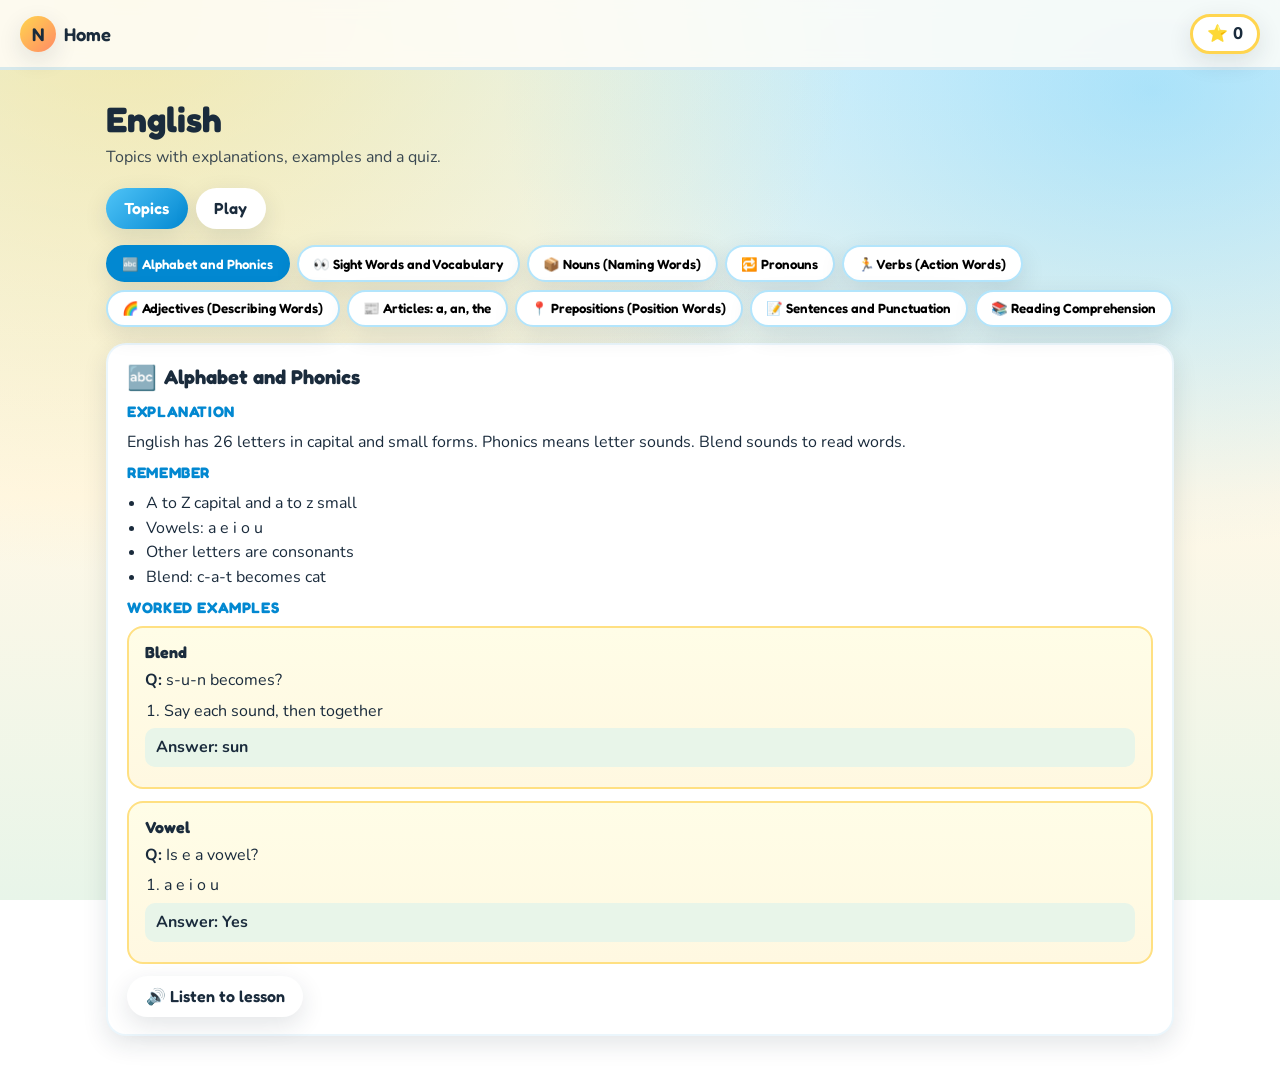
==== pages/english.html @ dfa65449 "Launch Numair's Learning World Grade 2 portal. Static HTML/jQuery app with Islamic studies, school s" ====
<!DOCTYPE html>
<html lang="en">
<head>
  <meta charset="UTF-8" />
  <meta name="viewport" content="width=device-width, initial-scale=1" />
  <title>English — Numair</title>
  <link href="https://fonts.googleapis.com/css2?family=Fredoka:wght@500;600;700&family=Nunito:wght@500;700;800&display=swap" rel="stylesheet" />
  <link rel="stylesheet" href="../css/style.css" />
</head>
<body>
  <header class="site-header">
    <a class="brand-link js-home" href="../index.html"><span class="brand-mark">N</span><span>Home</span></a>
    <div class="stars-badge">⭐ <span id="starCount">0</span></div>
  </header>
  <main class="page tabbed" id="subjectRoot">
    <h1 class="section-title">English</h1>
    <p class="section-sub">Topics with explanations, examples and a quiz.</p>
    <div class="tabs">
      <button type="button" class="tab-btn active" data-tab="topicsPanel">Topics</button>
      <button type="button" class="tab-btn" data-tab="playPanel">Play</button>
    </div>
    <div id="topicsPanel" class="panel active"><div data-role="learn"></div></div>
    <div id="playPanel" class="panel"><div data-role="play"></div></div>
  </main>
  <script src="https://code.jquery.com/jquery-3.7.1.min.js"></script>
  <script src="../js/app.js"></script>
  <script src="../js/learn-play.js"></script>
  <script>
    NumairApp.loadJSON(NumairApp.dataHref("english.json")).done(function (data) {
      LearnPlay.mount("#subjectRoot", data, { activityId: "english-quiz", lang: "en-US" });
    });
  </script>
</body>
</html>
---- css/style.css ----
/* Numair's Learning World — bright, playful, age-6 friendly */
:root {
  --sky: #4fc3f7;
  --sky-deep: #0288d1;
  --sun: #ffd54f;
  --grass: #66bb6a;
  --coral: #ff8a65;
  --pink: #f48fb1;
  --ink: #1a2b3c;
  --paper: #fffdf8;
  --card: #ffffff;
  --shadow: 0 8px 24px rgba(26, 43, 60, 0.12);
  --radius: 20px;
  --font-display: "Fredoka", "Trebuchet MS", sans-serif;
  --font-body: "Nunito", "Segoe UI", sans-serif;
}

*,
*::before,
*::after {
  box-sizing: border-box;
}

html {
  scroll-behavior: smooth;
}

body {
  margin: 0;
  min-height: 100vh;
  font-family: var(--font-body);
  color: var(--ink);
  background:
    radial-gradient(ellipse at 10% 0%, rgba(255, 213, 79, 0.45), transparent 45%),
    radial-gradient(ellipse at 90% 10%, rgba(79, 195, 247, 0.4), transparent 40%),
    radial-gradient(ellipse at 50% 100%, rgba(102, 187, 106, 0.25), transparent 50%),
    linear-gradient(180deg, #e3f7ff 0%, #fff8e7 55%, #e8f5e9 100%);
  background-attachment: fixed;
}

a {
  color: inherit;
  text-decoration: none;
}

img {
  max-width: 100%;
}

.site-header {
  display: flex;
  align-items: center;
  justify-content: space-between;
  gap: 1rem;
  padding: 0.85rem 1.25rem;
  background: rgba(255, 253, 248, 0.85);
  backdrop-filter: blur(8px);
  border-bottom: 3px solid rgba(2, 136, 209, 0.15);
  position: sticky;
  top: 0;
  z-index: 50;
}

.brand-link {
  display: flex;
  align-items: center;
  gap: 0.5rem;
  font-family: var(--font-display);
  font-size: 1.15rem;
  font-weight: 600;
}

.brand-mark {
  width: 2.25rem;
  height: 2.25rem;
  border-radius: 50%;
  display: grid;
  place-items: center;
  background: linear-gradient(135deg, var(--sun), var(--coral));
  box-shadow: var(--shadow);
}

.stars-badge {
  display: inline-flex;
  align-items: center;
  gap: 0.35rem;
  background: #fff;
  border: 3px solid var(--sun);
  border-radius: 999px;
  padding: 0.35rem 0.85rem;
  font-weight: 800;
  font-size: 1.05rem;
  box-shadow: var(--shadow);
}

.page {
  width: min(1100px, 100%);
  margin: 0 auto;
  padding: 1.25rem 1rem 3rem;
}

.hero {
  text-align: center;
  padding: 1.5rem 0.5rem 2rem;
  animation: rise 0.7s ease-out;
}

.hero h1 {
  font-family: var(--font-display);
  font-size: clamp(2rem, 6vw, 3.4rem);
  margin: 0 0 0.5rem;
  letter-spacing: -0.02em;
  background: linear-gradient(90deg, var(--sky-deep), var(--coral));
  -webkit-background-clip: text;
  background-clip: text;
  color: transparent;
}

.hero p {
  margin: 0 auto;
  max-width: 32rem;
  font-size: 1.15rem;
  line-height: 1.5;
  opacity: 0.9;
}

.tile-grid {
  display: grid;
  grid-template-columns: repeat(auto-fit, minmax(150px, 1fr));
  gap: 1rem;
  margin-top: 0.5rem;
}

.tile {
  display: flex;
  flex-direction: column;
  align-items: center;
  justify-content: center;
  gap: 0.55rem;
  min-height: 140px;
  padding: 1rem;
  background: var(--card);
  border-radius: var(--radius);
  box-shadow: var(--shadow);
  border: 3px solid transparent;
  transition: transform 0.18s ease, border-color 0.18s ease, box-shadow 0.18s ease;
  animation: pop 0.55s ease backwards;
  text-align: center;
  font-family: var(--font-display);
  font-size: 1.05rem;
  font-weight: 600;
}

.tile:nth-child(1) { animation-delay: 0.05s; border-color: #81d4fa; }
.tile:nth-child(2) { animation-delay: 0.1s; border-color: #a5d6a7; }
.tile:nth-child(3) { animation-delay: 0.15s; border-color: #ffe082; }
.tile:nth-child(4) { animation-delay: 0.2s; border-color: #ffab91; }
.tile:nth-child(5) { animation-delay: 0.25s; border-color: #f8bbd0; }
.tile:nth-child(6) { animation-delay: 0.3s; border-color: #80deea; }
.tile:nth-child(7) { animation-delay: 0.35s; border-color: #c5e1a5; }
.tile:nth-child(8) { animation-delay: 0.4s; border-color: #ce93d8; }
.tile:nth-child(9) { animation-delay: 0.45s; border-color: #ffcc80; }

.tile:hover,
.tile:focus-visible {
  transform: translateY(-6px) scale(1.03);
  outline: none;
  box-shadow: 0 14px 30px rgba(26, 43, 60, 0.18);
}

.tile .icon {
  font-size: 2.4rem;
  line-height: 1;
}

.section-title {
  font-family: var(--font-display);
  font-size: clamp(1.6rem, 4vw, 2.2rem);
  margin: 0.5rem 0 0.35rem;
}

.section-sub {
  margin: 0 0 1.25rem;
  opacity: 0.85;
}

.tabs {
  display: flex;
  flex-wrap: wrap;
  gap: 0.5rem;
  margin-bottom: 1rem;
}

.tab-btn,
.btn {
  appearance: none;
  border: none;
  cursor: pointer;
  font-family: var(--font-display);
  font-weight: 600;
  font-size: 1rem;
  border-radius: 999px;
  padding: 0.65rem 1.15rem;
  background: #fff;
  color: var(--ink);
  box-shadow: var(--shadow);
  transition: transform 0.15s ease, background 0.15s ease;
}

.tab-btn.active,
.btn.primary {
  background: linear-gradient(135deg, var(--sky), var(--sky-deep));
  color: #fff;
}

.btn.success {
  background: linear-gradient(135deg, var(--grass), #2e7d32);
  color: #fff;
}

.btn.warn {
  background: linear-gradient(135deg, var(--sun), var(--coral));
  color: var(--ink);
}

.btn:active,
.tab-btn:active {
  transform: scale(0.96);
}

.btn:disabled {
  opacity: 0.5;
  cursor: not-allowed;
}

.panel {
  display: none;
}

.panel.active {
  display: block;
  animation: rise 0.35s ease;
}

.card-grid {
  display: grid;
  gap: 1rem;
}

.card {
  background: var(--card);
  border-radius: var(--radius);
  padding: 1.1rem 1.2rem;
  box-shadow: var(--shadow);
  border: 2px solid rgba(2, 136, 209, 0.08);
}

.card h3 {
  font-family: var(--font-display);
  margin: 0 0 0.5rem;
  font-size: 1.25rem;
}

.card p {
  margin: 0.4rem 0;
  line-height: 1.55;
}

.source {
  display: inline-block;
  margin-top: 0.65rem;
  font-size: 0.85rem;
  background: #e3f2fd;
  color: #01579b;
  padding: 0.25rem 0.6rem;
  border-radius: 8px;
  font-weight: 700;
}

.arabic {
  font-size: 1.55rem;
  line-height: 1.9;
  direction: rtl;
  text-align: right;
  font-family: "Amiri", "Scheherazade New", serif;
}

.hindi {
  font-size: 1.35rem;
  font-family: "Poppins", "Noto Sans Devanagari", sans-serif;
}

.translit {
  color: #455a64;
  font-style: italic;
}

.actions {
  display: flex;
  flex-wrap: wrap;
  gap: 0.5rem;
  margin-top: 0.75rem;
}

.quiz-option {
  display: block;
  width: 100%;
  text-align: left;
  margin: 0.4rem 0;
  padding: 0.85rem 1rem;
  border-radius: 14px;
  border: 3px solid #e0e0e0;
  background: #fff;
  font-family: var(--font-body);
  font-size: 1.05rem;
  font-weight: 700;
  cursor: pointer;
  transition: border-color 0.15s, background 0.15s;
}

.quiz-option:hover {
  border-color: var(--sky);
}

.quiz-option.correct {
  border-color: var(--grass);
  background: #e8f5e9;
}

.quiz-option.wrong {
  border-color: var(--coral);
  background: #fbe9e7;
}

.toast {
  position: fixed;
  left: 50%;
  bottom: 1.5rem;
  transform: translateX(-50%) translateY(120%);
  background: var(--ink);
  color: #fff;
  padding: 0.85rem 1.35rem;
  border-radius: 999px;
  font-family: var(--font-display);
  font-weight: 600;
  z-index: 100;
  transition: transform 0.25s ease;
  box-shadow: var(--shadow);
}

.toast.show {
  transform: translateX(-50%) translateY(0);
}

.game-layout {
  display: grid;
  gap: 1rem;
}

@media (min-width: 900px) {
  .game-layout.split {
    grid-template-columns: 1.2fr 0.8fr;
  }
}

/* Compact games page: canvas fits in viewport */
.games-page {
  padding-top: 0.75rem;
  padding-bottom: 1rem;
}

.games-page .section-title {
  margin: 0;
  font-size: clamp(1.35rem, 3vw, 1.75rem);
}

.games-top {
  display: flex;
  flex-wrap: wrap;
  align-items: center;
  justify-content: space-between;
  gap: 0.5rem 1rem;
  margin-bottom: 0.65rem;
}

.games-top .tabs {
  margin-bottom: 0;
}

.game-shell {
  display: grid;
  grid-template-columns: auto minmax(160px, 1fr);
  gap: 0.75rem 1rem;
  align-items: start;
}

.game-stage {
  background: #0d47a1;
  border-radius: 14px;
  overflow: hidden;
  position: relative;
  box-shadow: var(--shadow);
  width: fit-content;
  max-width: 100%;
  justify-self: center;
}

.game-stage canvas {
  display: block;
  /* Fit in remaining viewport below header/tabs/controls */
  height: min(calc(100vh - 11rem), 400px);
  width: auto;
  max-width: min(100%, 260px);
  touch-action: none;
}

.game-side {
  display: flex;
  flex-direction: column;
  gap: 0.5rem;
  min-width: 0;
}

.btn-block {
  width: 100%;
}

.game-hint,
.game-score {
  margin: 0;
  font-size: 0.92rem;
  line-height: 1.35;
}

.rank-card {
  padding: 0.75rem 0.85rem;
  max-height: min(28vh, 220px);
  overflow: auto;
}

.rank-card h3 {
  margin: 0 0 0.4rem;
  font-size: 1.05rem;
}

.touch-controls {
  display: grid;
  grid-template-columns: repeat(3, 1fr);
  gap: 0.4rem;
}

.touch-controls .btn {
  min-height: 44px;
  font-size: 1.05rem;
  padding: 0.45rem 0.5rem;
}

.touch-controls.compact .btn {
  min-height: 42px;
}

.level-pills.compact {
  margin: 0;
  justify-content: flex-start;
}

.level-pills.compact .btn {
  padding: 0.4rem 0.75rem;
  font-size: 0.9rem;
}

.game-actions {
  margin: 0;
}

@media (max-width: 700px) {
  .game-shell {
    grid-template-columns: 1fr;
    justify-items: center;
  }

  .game-side {
    width: min(100%, 320px);
  }

  .game-stage canvas {
    height: min(calc(100vh - 16rem), 340px);
    max-width: min(100vw - 2rem, 240px);
  }

  .rank-card {
    max-height: 160px;
  }
}

.rank-list {
  list-style: none;
  margin: 0;
  padding: 0;
}

.rank-list li {
  display: flex;
  justify-content: space-between;
  padding: 0.55rem 0.7rem;
  margin-bottom: 0.35rem;
  background: #fff8e1;
  border-radius: 12px;
  font-weight: 700;
}

.goal-grid {
  display: grid;
  grid-template-columns: repeat(3, 1fr);
  gap: 0.35rem;
  max-width: 100%;
  margin: 0;
}

.goal-grid.compact .goal-zone {
  aspect-ratio: auto;
  min-height: 36px;
  padding: 0.35rem 0.2rem;
  font-size: 0.72rem;
  line-height: 1.1;
  border-width: 2px;
  border-radius: 8px;
  background: #2e7d32;
  color: #fff;
}

.goal-zone {
  aspect-ratio: 1.4;
  border: 3px dashed #fff;
  border-radius: 12px;
  background: rgba(255, 255, 255, 0.12);
  color: #fff;
  font-family: var(--font-display);
  font-size: 0.9rem;
  cursor: pointer;
}

.goal-zone.selected {
  background: rgba(255, 213, 79, 0.55);
  border-style: solid;
}

.football-pitch {
  background: linear-gradient(180deg, #43a047, #2e7d32);
  border-radius: var(--radius);
  padding: 1rem;
  color: #fff;
  text-align: center;
  min-height: 320px;
  position: relative;
  overflow: hidden;
}

.keeper {
  font-size: 2.5rem;
  transition: transform 0.35s ease;
}

.ball {
  font-size: 2rem;
  display: inline-block;
  transition: transform 0.45s ease;
}

.surah-list {
  display: grid;
  grid-template-columns: repeat(auto-fill, minmax(140px, 1fr));
  gap: 0.55rem;
  margin-bottom: 1rem;
}

.surah-chip {
  padding: 0.7rem;
  border-radius: 14px;
  border: 2px solid #b3e5fc;
  background: #fff;
  cursor: pointer;
  font-weight: 700;
  font-family: var(--font-display);
}

.surah-chip.active {
  background: var(--sky-deep);
  color: #fff;
  border-color: var(--sky-deep);
}

.ayah-item {
  padding: 0.75rem;
  border-bottom: 1px dashed #cfd8dc;
}

.footer-note {
  margin-top: 2rem;
  font-size: 0.85rem;
  opacity: 0.75;
  text-align: center;
}

.level-pills {
  display: flex;
  gap: 0.5rem;
  flex-wrap: wrap;
  justify-content: center;
  margin: 0.75rem 0;
}

.home-cta {
  margin-top: 1.5rem;
  text-align: center;
}

@keyframes rise {
  from { opacity: 0; transform: translateY(16px); }
  to { opacity: 1; transform: none; }
}

@keyframes pop {
  from { opacity: 0; transform: scale(0.9); }
  to { opacity: 1; transform: none; }
}

.topic-chips {
  display: flex;
  flex-wrap: wrap;
  gap: 0.45rem;
  margin-bottom: 1rem;
}

.topic-chip {
  appearance: none;
  border: 2px solid #b3e5fc;
  background: #fff;
  border-radius: 999px;
  padding: 0.55rem 0.9rem;
  font-family: var(--font-display);
  font-weight: 600;
  cursor: pointer;
  box-shadow: var(--shadow);
}

.topic-chip.active {
  background: var(--sky-deep);
  color: #fff;
  border-color: var(--sky-deep);
}

.lesson-heading {
  display: flex;
  align-items: center;
  gap: 0.4rem;
}

.lesson-icon {
  font-size: 1.5rem;
}

.lesson-label {
  margin: 1rem 0 0.35rem;
  font-family: var(--font-display);
  font-size: 0.95rem;
  color: var(--sky-deep);
  text-transform: uppercase;
  letter-spacing: 0.04em;
  font-weight: 700;
}

.lesson-points {
  margin: 0.25rem 0 0;
  padding-left: 1.2rem;
  line-height: 1.55;
}

.example-grid {
  display: grid;
  gap: 0.75rem;
}

.example-card {
  background: linear-gradient(180deg, #fffde7, #fff8e1);
  border: 2px solid #ffe082;
  border-radius: 16px;
  padding: 0.85rem 1rem;
}

.example-card h4 {
  margin: 0 0 0.35rem;
  font-family: var(--font-display);
}

.example-problem {
  margin: 0.25rem 0;
}

.example-steps {
  margin: 0.35rem 0;
  padding-left: 1.2rem;
}

.example-answer {
  margin: 0.5rem 0 0;
  padding: 0.45rem 0.65rem;
  background: #e8f5e9;
  border-radius: 10px;
  font-weight: 700;
}

.table-picker {
  display: flex;
  flex-wrap: wrap;
  gap: 0.4rem;
  margin: 0.75rem 0 1rem;
}

.times-table {
  display: grid;
  gap: 0.4rem;
}

.times-row {
  display: flex;
  justify-content: space-between;
  align-items: center;
  width: 100%;
  border: 2px solid #e0f2f1;
  background: #fff;
  border-radius: 12px;
  padding: 0.7rem 1rem;
  font-family: var(--font-display);
  font-size: 1.15rem;
  font-weight: 700;
  cursor: pointer;
}

.times-row:hover {
  border-color: var(--sky);
  background: #e3f2fd;
}

.times-eq {
  color: var(--sky-deep);
  font-size: 1.25rem;
}

.game-stage.pitch-stage {
  background: #1b5e20;
}

@media (max-width: 600px) {
  .tile {
    min-height: 120px;
  }
  .site-header {
    padding: 0.7rem 0.85rem;
  }
}
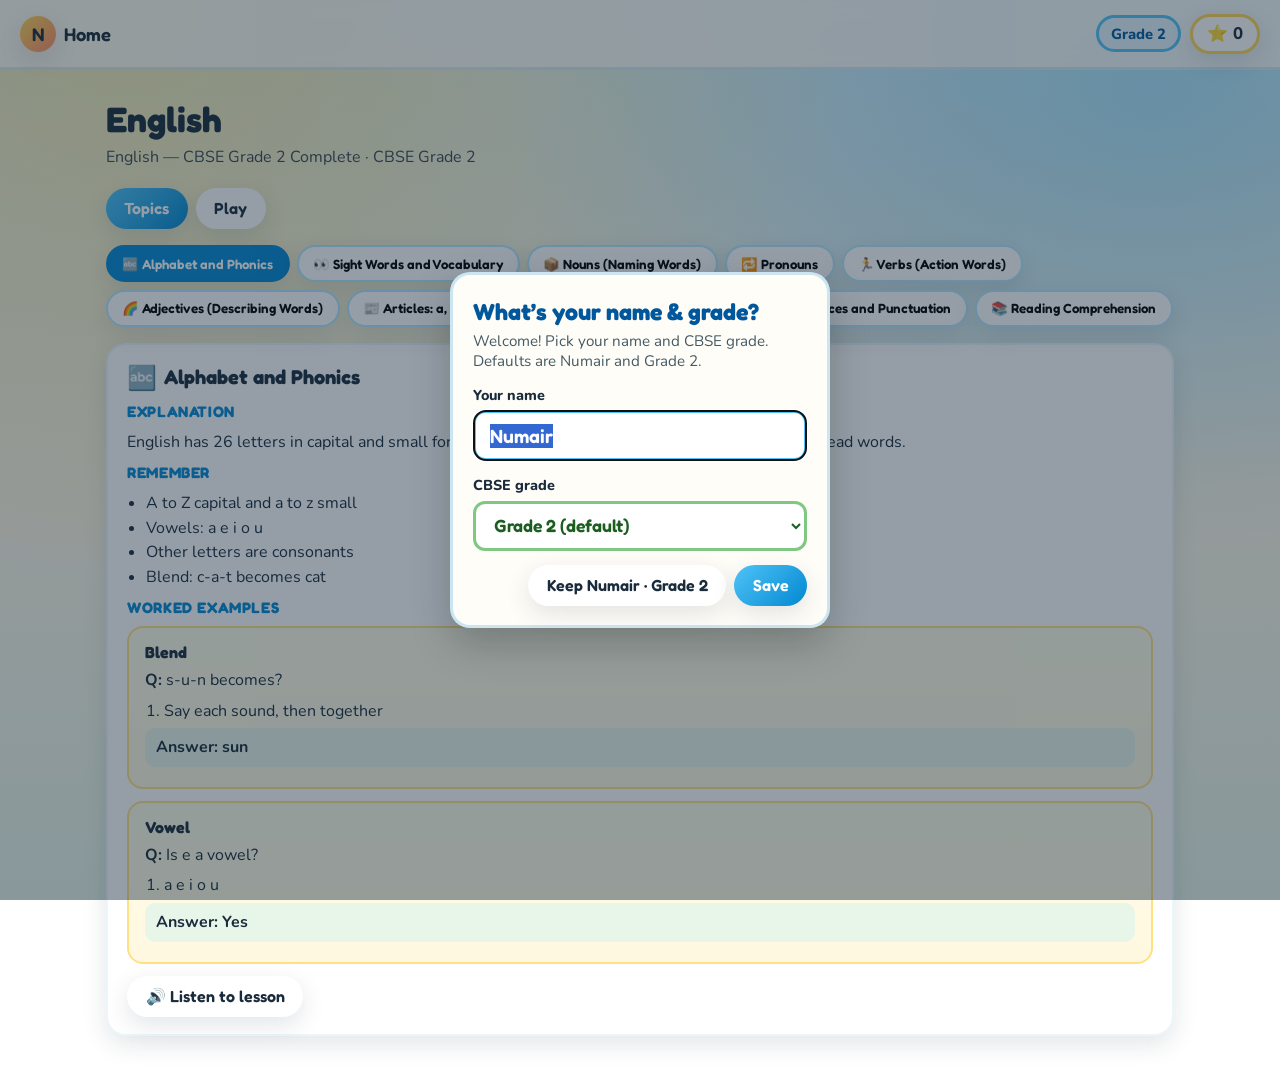
==== commit 19756262: "Add CBSE Grades 1–10 selection with per-grade subject content. Name dialog includes grade (default 2" ====
--- a/pages/english.html
+++ b/pages/english.html
@@ -10,11 +10,14 @@
 <body>
   <header class="site-header">
     <a class="brand-link js-home" href="../index.html"><span class="brand-mark">N</span><span>Home</span></a>
-    <div class="stars-badge">⭐ <span id="starCount">0</span></div>
+    <div class="header-tools">
+      <span class="grade-badge"><span class="js-grade-label">Grade 2</span></span>
+      <div class="stars-badge">⭐ <span id="starCount">0</span></div>
+    </div>
   </header>
   <main class="page tabbed" id="subjectRoot">
     <h1 class="section-title">English</h1>
-    <p class="section-sub">Topics with explanations, examples and a quiz.</p>
+    <p class="section-sub" id="subjectSub">CBSE English for your grade.</p>
     <div class="tabs">
       <button type="button" class="tab-btn active" data-tab="topicsPanel">Topics</button>
       <button type="button" class="tab-btn" data-tab="playPanel">Play</button>
@@ -26,8 +29,17 @@
   <script src="../js/app.js"></script>
   <script src="../js/learn-play.js"></script>
   <script>
-    NumairApp.loadJSON(NumairApp.dataHref("english.json")).done(function (data) {
-      LearnPlay.mount("#subjectRoot", data, { activityId: "english-quiz", lang: "en-US" });
+    NumairApp.loadJSON(NumairApp.subjectHref("english.json")).done(function (data) {
+      $("#subjectSub").text(
+        (data.title || "English") +
+          " · CBSE Grade " +
+          NumairApp.getGrade() +
+          (data.depth === "outline" ? " (topic outline + quiz)" : "")
+      );
+      LearnPlay.mount("#subjectRoot", data, {
+        activityId: NumairApp.gradeActivityId("english-quiz"),
+        lang: "en-US"
+      });
     });
   </script>
 </body>
--- a/css/style.css
+++ b/css/style.css
@@ -80,6 +80,46 @@
   box-shadow: var(--shadow);
 }
 
+.header-tools {
+  display: flex;
+  align-items: center;
+  gap: 0.55rem;
+  flex-wrap: wrap;
+  justify-content: flex-end;
+}
+
+.name-btn {
+  font-size: 0.9rem;
+  padding: 0.4rem 0.75rem;
+  white-space: nowrap;
+}
+
+.grade-badge {
+  display: inline-flex;
+  align-items: center;
+  background: #e3f2fd;
+  border: 3px solid #4fc3f7;
+  border-radius: 999px;
+  padding: 0.35rem 0.75rem;
+  font-weight: 800;
+  font-size: 0.92rem;
+  color: #01579b;
+}
+
+.grade-select {
+  width: 100%;
+  box-sizing: border-box;
+  font-family: var(--font-display);
+  font-size: 1.1rem;
+  font-weight: 600;
+  padding: 0.65rem 0.85rem;
+  border-radius: 12px;
+  border: 3px solid #81c784;
+  margin-bottom: 0.9rem;
+  background: #fff;
+  color: #1b5e20;
+}
+
 .stars-badge {
   display: inline-flex;
   align-items: center;
@@ -91,6 +131,65 @@
   font-weight: 800;
   font-size: 1.05rem;
   box-shadow: var(--shadow);
+}
+
+.name-overlay {
+  position: fixed;
+  inset: 0;
+  z-index: 200;
+  background: rgba(20, 40, 60, 0.45);
+  display: grid;
+  place-items: center;
+  padding: 1rem;
+}
+
+.name-dialog {
+  width: min(380px, 100%);
+  background: #fffdf8;
+  border-radius: 20px;
+  padding: 1.35rem 1.25rem 1.2rem;
+  box-shadow: 0 16px 40px rgba(0, 0, 0, 0.22);
+  border: 3px solid rgba(2, 136, 209, 0.2);
+}
+
+.name-dialog h2 {
+  font-family: var(--font-display);
+  margin: 0 0 0.4rem;
+  font-size: 1.45rem;
+  color: #01579b;
+}
+
+.name-dialog p {
+  margin: 0 0 0.85rem;
+  color: #455a64;
+  font-size: 0.95rem;
+}
+
+.name-label {
+  display: block;
+  font-weight: 800;
+  margin-bottom: 0.35rem;
+  font-size: 0.9rem;
+}
+
+.name-input {
+  width: 100%;
+  box-sizing: border-box;
+  font-family: var(--font-display);
+  font-size: 1.2rem;
+  font-weight: 600;
+  padding: 0.65rem 0.85rem;
+  border-radius: 12px;
+  border: 3px solid #4fc3f7;
+  margin-bottom: 0.9rem;
+  background: #fff;
+}
+
+.name-actions {
+  display: flex;
+  gap: 0.5rem;
+  flex-wrap: wrap;
+  justify-content: flex-end;
 }
 
 .page {
@@ -385,6 +484,181 @@
 
 .games-top .tabs {
   margin-bottom: 0;
+  flex-wrap: wrap;
+}
+
+.brain-shell {
+  align-items: stretch;
+}
+
+.brain-stage {
+  background: #fff;
+  border-radius: 14px;
+  box-shadow: var(--shadow);
+  padding: 0.65rem;
+  width: min(100%, 340px);
+  justify-self: center;
+}
+
+.mem-board {
+  display: grid;
+  grid-template-columns: repeat(4, 1fr);
+  gap: 0.45rem;
+}
+
+.mem-card {
+  position: relative;
+  aspect-ratio: 1;
+  border: none;
+  border-radius: 12px;
+  background: linear-gradient(145deg, #0288d1, #0277bd);
+  cursor: pointer;
+  perspective: 400px;
+  padding: 0;
+  box-shadow: 0 4px 10px rgba(0, 0, 0, 0.12);
+}
+
+.mem-card .mem-back,
+.mem-card .mem-front {
+  position: absolute;
+  inset: 0;
+  display: grid;
+  place-items: center;
+  font-size: 1.45rem;
+  font-family: var(--font-display);
+  font-weight: 700;
+  border-radius: 12px;
+  backface-visibility: hidden;
+  transition: transform 0.25s ease;
+}
+
+.mem-card .mem-back {
+  color: #fff;
+  background: linear-gradient(145deg, #29b6f6, #0288d1);
+}
+
+.mem-card .mem-front {
+  background: #fff8e1;
+  transform: rotateY(180deg);
+}
+
+.mem-card.flipped .mem-back,
+.mem-card.matched .mem-back {
+  transform: rotateY(180deg);
+}
+
+.mem-card.flipped .mem-front,
+.mem-card.matched .mem-front {
+  transform: rotateY(0);
+}
+
+.mem-card.matched {
+  outline: 3px solid #66bb6a;
+}
+
+.seq-board {
+  display: grid;
+  grid-template-columns: 1fr 1fr;
+  gap: 0.55rem;
+  max-width: 280px;
+  margin: 0 auto;
+}
+
+.seq-pad {
+  aspect-ratio: 1;
+  border: none;
+  border-radius: 18px;
+  background: var(--pad);
+  opacity: 0.55;
+  cursor: pointer;
+  box-shadow: inset 0 -6px rgba(0, 0, 0, 0.15);
+  transition: opacity 0.12s ease, transform 0.12s ease;
+}
+
+.seq-pad.lit {
+  opacity: 1;
+  transform: scale(0.96);
+  box-shadow: 0 0 0 4px rgba(255, 255, 255, 0.65), 0 8px 18px rgba(0, 0, 0, 0.2);
+}
+
+.seq-pad:disabled {
+  cursor: default;
+}
+
+.car-podium {
+  font-size: 0.92rem;
+}
+
+.uno-stage {
+  min-height: 280px;
+}
+
+.uno-bot-label {
+  margin: 0 0 0.4rem;
+  font-weight: 800;
+  font-family: var(--font-display);
+}
+
+.uno-table {
+  display: flex;
+  flex-direction: column;
+  align-items: center;
+  gap: 0.35rem;
+  margin-bottom: 0.75rem;
+}
+
+.uno-hand {
+  display: flex;
+  flex-wrap: wrap;
+  gap: 0.35rem;
+  justify-content: center;
+  max-height: 160px;
+  overflow: auto;
+}
+
+.uno-card {
+  width: 52px;
+  height: 72px;
+  border: none;
+  border-radius: 10px;
+  background: var(--c, #333);
+  color: #fff;
+  font-family: var(--font-display);
+  font-weight: 800;
+  font-size: 0.95rem;
+  box-shadow: 0 4px 10px rgba(0, 0, 0, 0.18);
+  cursor: pointer;
+  position: relative;
+}
+
+.uno-card .uno-val {
+  display: grid;
+  place-items: center;
+  height: 100%;
+}
+
+.uno-back {
+  background: linear-gradient(145deg, #b71c1c, #e53935);
+  display: grid;
+  place-items: center;
+  cursor: default;
+}
+
+.uno-color-pick {
+  display: grid;
+  grid-template-columns: 1fr 1fr;
+  gap: 0.35rem;
+  margin: 0.5rem 0;
+}
+
+.uno-color-btn {
+  border: none;
+  border-radius: 10px;
+  color: #fff;
+  font-weight: 800;
+  font-family: var(--font-display);
+  padding: 0.55rem;
+  cursor: pointer;
 }
 
 .game-shell {
@@ -567,11 +841,13 @@
   transition: transform 0.45s ease;
 }
 
-.surah-list {
-  display: grid;
-  grid-template-columns: repeat(auto-fill, minmax(140px, 1fr));
-  gap: 0.55rem;
-  margin-bottom: 1rem;
+.reciter-tabs {
+  flex-wrap: wrap;
+}
+
+.reciter-tabs .reciter-btn {
+  font-size: 0.9rem;
+  padding: 0.55rem 0.9rem;
 }
 
 .surah-chip {
